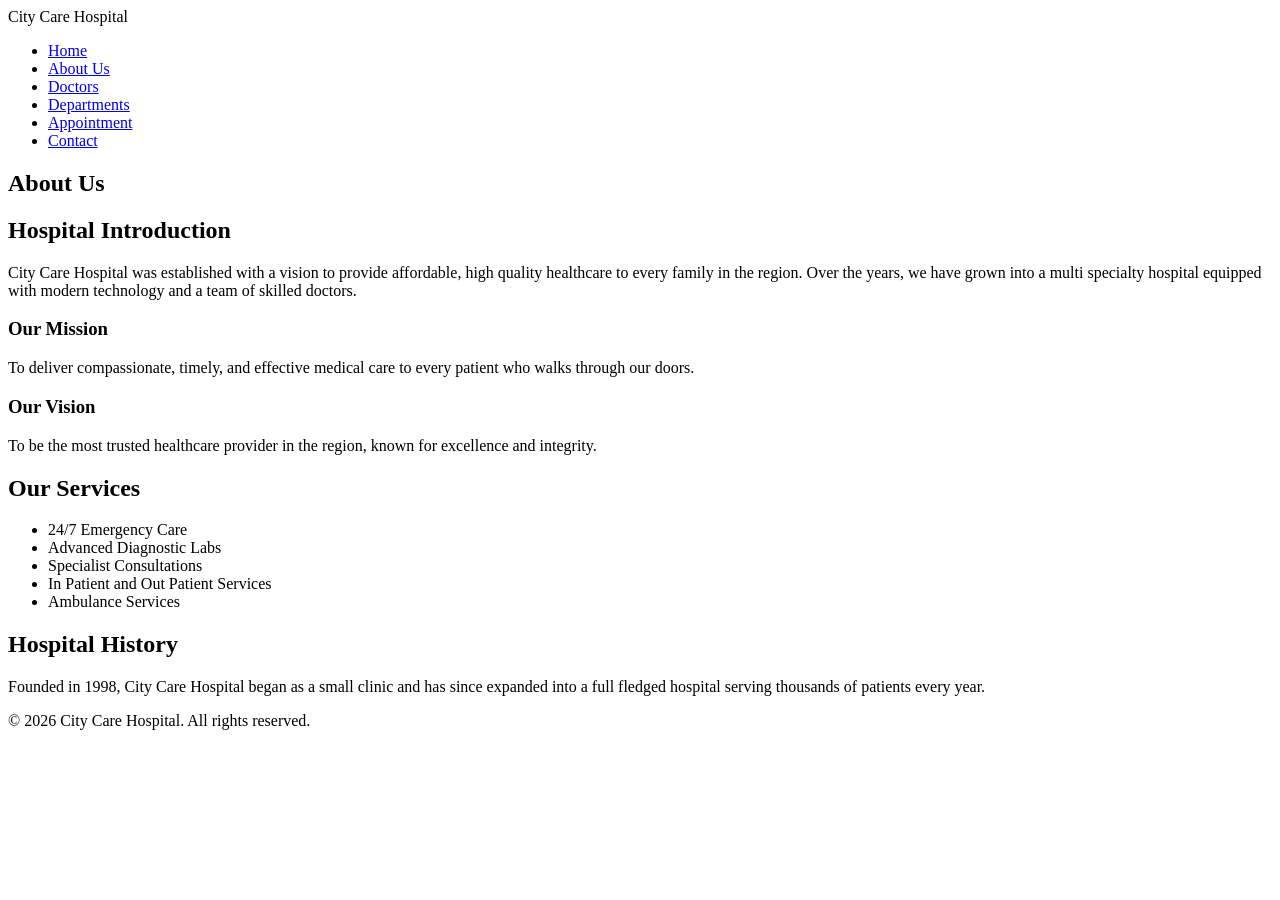
==== about.html @ 359362f5 "Create about.html" ====
<!DOCTYPE html>
<html lang="en">
<head>
<meta charset="UTF-8">
<meta name="viewport" content="width=device-width, initial-scale=1.0">
<title>About Us - City Care Hospital</title>
<link rel="stylesheet" href="style.css">
</head>
<body>

<header class="navbar">
  <div class="logo">City Care Hospital</div>
  <nav>
    <ul>
      <li><a href="index.html">Home</a></li>
      <li><a href="about.html">About Us</a></li>
      <li><a href="#">Doctors</a></li>
      <li><a href="#">Departments</a></li>
      <li><a href="#">Appointment</a></li>
      <li><a href="#">Contact</a></li>
    </ul>
  </nav>
</header>

<section class="page-header">
  <h1>About Us</h1>
</section>

<section class="intro">
  <h2>Hospital Introduction</h2>
  <p>City Care Hospital was established with a vision to provide affordable, high quality healthcare to every family in the region. Over the years, we have grown into a multi specialty hospital equipped with modern technology and a team of skilled doctors.</p>
</section>

<section class="mission-vision">
  <div class="box">
    <h3>Our Mission</h3>
    <p>To deliver compassionate, timely, and effective medical care to every patient who walks through our doors.</p>
  </div>
  <div class="box">
    <h3>Our Vision</h3>
    <p>To be the most trusted healthcare provider in the region, known for excellence and integrity.</p>
  </div>
</section>

<section class="services">
  <h2>Our Services</h2>
  <ul>
    <li>24/7 Emergency Care</li>
    <li>Advanced Diagnostic Labs</li>
    <li>Specialist Consultations</li>
    <li>In Patient and Out Patient Services</li>
    <li>Ambulance Services</li>
  </ul>
</section>

<section class="history">
  <h2>Hospital History</h2>
  <p>Founded in 1998, City Care Hospital began as a small clinic and has since expanded into a full fledged hospital serving thousands of patients every year.</p>
</section>

<footer>
  <p>&copy; 2026 City Care Hospital. All rights reserved.</p>
</footer>

</body>
</html>
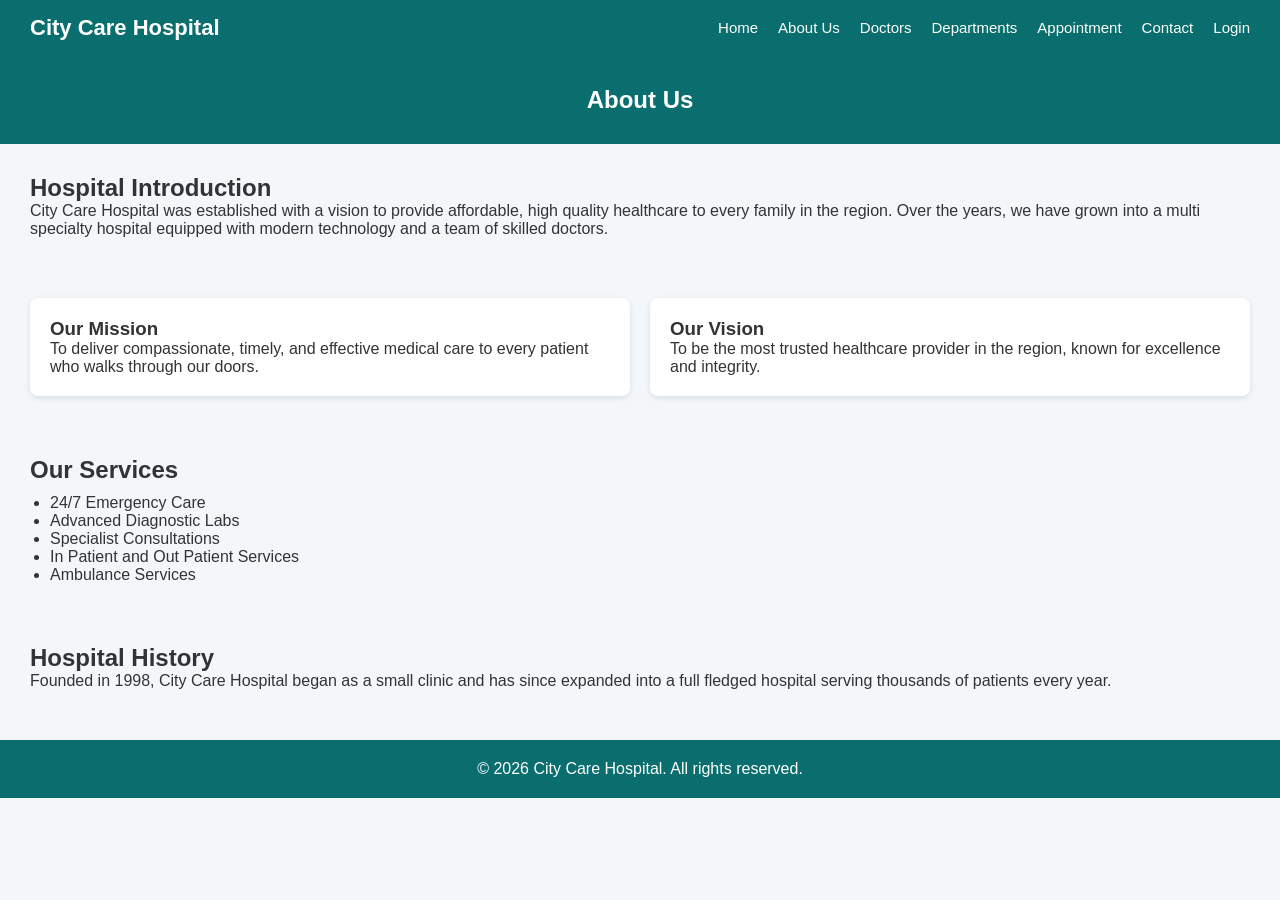
==== commit 56f62430: "Update about.html" ====
--- a/about.html
+++ b/about.html
@@ -18,6 +18,7 @@
       <li><a href="#">Departments</a></li>
       <li><a href="#">Appointment</a></li>
       <li><a href="#">Contact</a></li>
+      <li><a href="login.html">Login</a></li>
     </ul>
   </nav>
 </header>
--- a/style.css
+++ b/style.css
@@ -0,0 +1,193 @@
+* {
+  margin: 0;
+  padding: 0;
+  box-sizing: border-box;
+  font-family: Arial, sans-serif;
+}
+
+body {
+  background-color: #f4f7fa;
+  color: #333;
+}
+
+.navbar {
+  display: flex;
+  justify-content: space-between;
+  align-items: center;
+  background-color: #0a6e6e;
+  padding: 15px 30px;
+  color: white;
+}
+
+.navbar .logo {
+  font-size: 22px;
+  font-weight: bold;
+}
+
+.navbar nav ul {
+  list-style: none;
+  display: flex;
+  gap: 20px;
+}
+
+.navbar nav ul li a {
+  color: white;
+  text-decoration: none;
+  font-size: 15px;
+}
+
+.navbar nav ul li a:hover {
+  text-decoration: underline;
+}
+
+.banner {
+  background-color: #e0f2f1;
+  text-align: center;
+  padding: 60px 20px;
+}
+
+.banner h1 {
+  font-size: 32px;
+  margin-bottom: 10px;
+}
+
+.banner p {
+  font-size: 16px;
+  margin-bottom: 20px;
+}
+
+.btn {
+  background-color: #0a6e6e;
+  color: white;
+  padding: 10px 25px;
+  text-decoration: none;
+  border-radius: 5px;
+}
+
+.about-preview, .emergency, .testimonials, .featured-doctors {
+  padding: 40px 30px;
+  text-align: center;
+}
+
+.doctor-cards {
+  display: flex;
+  justify-content: center;
+  gap: 20px;
+  flex-wrap: wrap;
+  margin-top: 20px;
+}
+
+.card {
+  background: white;
+  padding: 20px;
+  border-radius: 8px;
+  box-shadow: 0 2px 6px rgba(0,0,0,0.1);
+  width: 200px;
+}
+
+.testimonials blockquote {
+  font-style: italic;
+  margin: 10px auto;
+  max-width: 500px;
+}
+
+.page-header {
+  background-color: #0a6e6e;
+  color: white;
+  text-align: center;
+  padding: 30px;
+}
+
+.intro, .services, .history {
+  padding: 30px;
+}
+
+.mission-vision {
+  display: flex;
+  gap: 20px;
+  padding: 30px;
+  flex-wrap: wrap;
+}
+
+.mission-vision .box {
+  background: white;
+  padding: 20px;
+  border-radius: 8px;
+  box-shadow: 0 2px 6px rgba(0,0,0,0.1);
+  flex: 1;
+  min-width: 250px;
+}
+
+.services ul {
+  margin-left: 20px;
+  margin-top: 10px;
+}
+
+footer {
+  text-align: center;
+  padding: 20px;
+  background-color: #0a6e6e;
+  color: white;
+  margin-top: 20px;
+}
+
+.login-section {
+  display: flex;
+  justify-content: center;
+  padding: 50px 20px;
+}
+
+.login-box {
+  background: white;
+  padding: 30px 40px;
+  border-radius: 8px;
+  box-shadow: 0 2px 6px rgba(0,0,0,0.1);
+  width: 100%;
+  max-width: 400px;
+  text-align: center;
+}
+
+.login-box h2 {
+  margin-bottom: 20px;
+  font-size: 20px;
+}
+
+.login-box form {
+  display: flex;
+  flex-direction: column;
+  text-align: left;
+}
+
+.login-box label {
+  margin-top: 12px;
+  margin-bottom: 5px;
+  font-size: 14px;
+}
+
+.login-box input {
+  padding: 10px;
+  border: 1px solid #ccc;
+  border-radius: 5px;
+  font-size: 14px;
+}
+
+.login-box button {
+  margin-top: 20px;
+  border: none;
+  cursor: pointer;
+  font-size: 15px;
+}
+
+.login-note {
+  margin-top: 15px;
+  font-size: 13px;
+}
+
+.login-note a {
+  color: #0a6e6e;
+  text-decoration: none;
+}
+
+.login-note a:hover {
+  text-decoration: underline;
+}
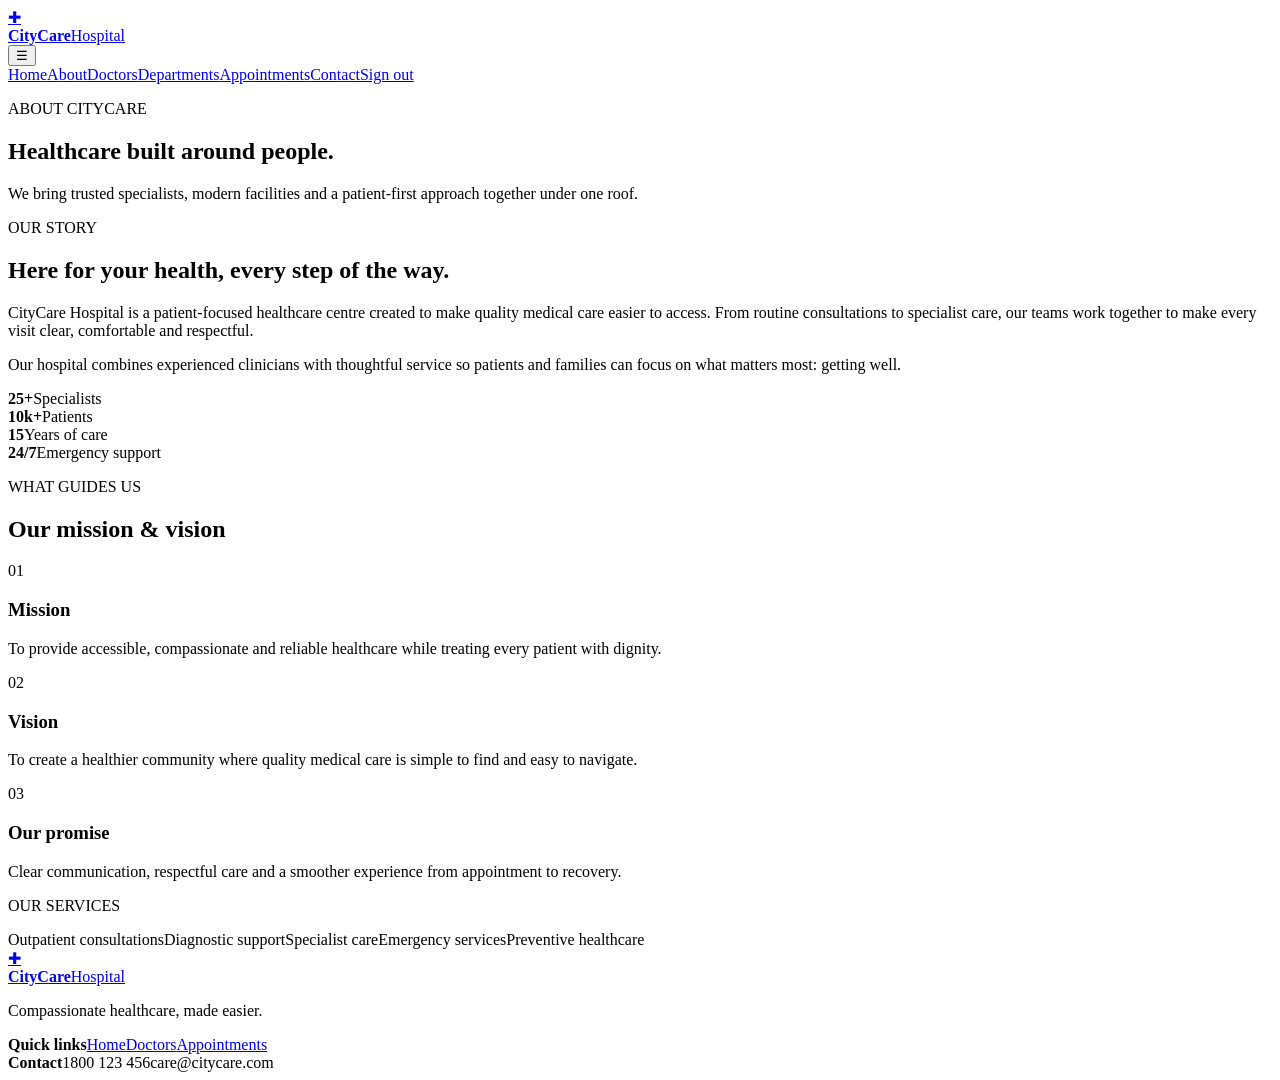
==== commit 3c131879: "Update about.html" ====
--- a/about.html
+++ b/about.html
@@ -1,67 +1,10 @@
 <!DOCTYPE html>
-<html lang="en">
-<head>
-<meta charset="UTF-8">
-<meta name="viewport" content="width=device-width, initial-scale=1.0">
-<title>About Us - City Care Hospital</title>
-<link rel="stylesheet" href="style.css">
-</head>
+<html lang="en"><head><meta charset="UTF-8"><meta name="viewport" content="width=device-width,initial-scale=1.0"><title>CityCare Hospital | About</title><link rel="stylesheet" href="css/style.css"></head>
 <body>
-
-<header class="navbar">
-  <div class="logo">City Care Hospital</div>
-  <nav>
-    <ul>
-      <li><a href="index.html">Home</a></li>
-      <li><a href="about.html">About Us</a></li>
-      <li><a href="#">Doctors</a></li>
-      <li><a href="#">Departments</a></li>
-      <li><a href="#">Appointment</a></li>
-      <li><a href="#">Contact</a></li>
-      <li><a href="login.html">Login</a></li>
-    </ul>
-  </nav>
-</header>
-
-<section class="page-header">
-  <h1>About Us</h1>
-</section>
-
-<section class="intro">
-  <h2>Hospital Introduction</h2>
-  <p>City Care Hospital was established with a vision to provide affordable, high quality healthcare to every family in the region. Over the years, we have grown into a multi specialty hospital equipped with modern technology and a team of skilled doctors.</p>
-</section>
-
-<section class="mission-vision">
-  <div class="box">
-    <h3>Our Mission</h3>
-    <p>To deliver compassionate, timely, and effective medical care to every patient who walks through our doors.</p>
-  </div>
-  <div class="box">
-    <h3>Our Vision</h3>
-    <p>To be the most trusted healthcare provider in the region, known for excellence and integrity.</p>
-  </div>
-</section>
-
-<section class="services">
-  <h2>Our Services</h2>
-  <ul>
-    <li>24/7 Emergency Care</li>
-    <li>Advanced Diagnostic Labs</li>
-    <li>Specialist Consultations</li>
-    <li>In Patient and Out Patient Services</li>
-    <li>Ambulance Services</li>
-  </ul>
-</section>
-
-<section class="history">
-  <h2>Hospital History</h2>
-  <p>Founded in 1998, City Care Hospital began as a small clinic and has since expanded into a full fledged hospital serving thousands of patients every year.</p>
-</section>
-
-<footer>
-  <p>&copy; 2026 City Care Hospital. All rights reserved.</p>
-</footer>
-
-</body>
-</html>
+<header class="site-header"><a class="brand" href="home.html"><div class="brand-mark">✚</div><div><strong>CityCare</strong><span>Hospital</span></div></a><button class="menu-toggle">☰</button><nav class="main-nav"><a href="home.html">Home</a><a class="active" href="about.html">About</a><a href="doctors.html">Doctors</a><a href="departments.html">Departments</a><a href="appointment.html">Appointments</a><a href="contact.html">Contact</a><a class="nav-login" href="index.html">Sign out</a></nav></header>
+<main>
+<section class="page-hero"><p class="eyebrow">ABOUT CITYCARE</p><h1>Healthcare built around <span>people.</span></h1><p>We bring trusted specialists, modern facilities and a patient-first approach together under one roof.</p></section>
+<section class="section two-col"><div><p class="eyebrow">OUR STORY</p><h2>Here for your health, every step of the way.</h2><p>CityCare Hospital is a patient-focused healthcare centre created to make quality medical care easier to access. From routine consultations to specialist care, our teams work together to make every visit clear, comfortable and respectful.</p><p>Our hospital combines experienced clinicians with thoughtful service so patients and families can focus on what matters most: getting well.</p></div><div class="about-stats"><div><b>25+</b><span>Specialists</span></div><div><b>10k+</b><span>Patients</span></div><div><b>15</b><span>Years of care</span></div><div><b>24/7</b><span>Emergency support</span></div></div></section>
+<section class="section values"><div class="section-heading"><div><p class="eyebrow">WHAT GUIDES US</p><h2>Our mission & vision</h2></div></div><div class="value-grid"><article><span>01</span><h3>Mission</h3><p>To provide accessible, compassionate and reliable healthcare while treating every patient with dignity.</p></article><article><span>02</span><h3>Vision</h3><p>To create a healthier community where quality medical care is simple to find and easy to navigate.</p></article><article><span>03</span><h3>Our promise</h3><p>Clear communication, respectful care and a smoother experience from appointment to recovery.</p></article></div></section>
+<section class="section service-strip"><p class="eyebrow">OUR SERVICES</p><div class="service-list"><span>Outpatient consultations</span><span>Diagnostic support</span><span>Specialist care</span><span>Emergency services</span><span>Preventive healthcare</span></div></section>
+</main><footer class="site-footer"><div><a class="brand" href="home.html"><div class="brand-mark">✚</div><div><strong>CityCare</strong><span>Hospital</span></div></a><p>Compassionate healthcare, made easier.</p></div><div><b>Quick links</b><a href="home.html">Home</a><a href="doctors.html">Doctors</a><a href="appointment.html">Appointments</a></div><div><b>Contact</b><span>1800 123 456</span><span>care@citycare.com</span></div></footer><script src="js/script.js"></script></body></html>
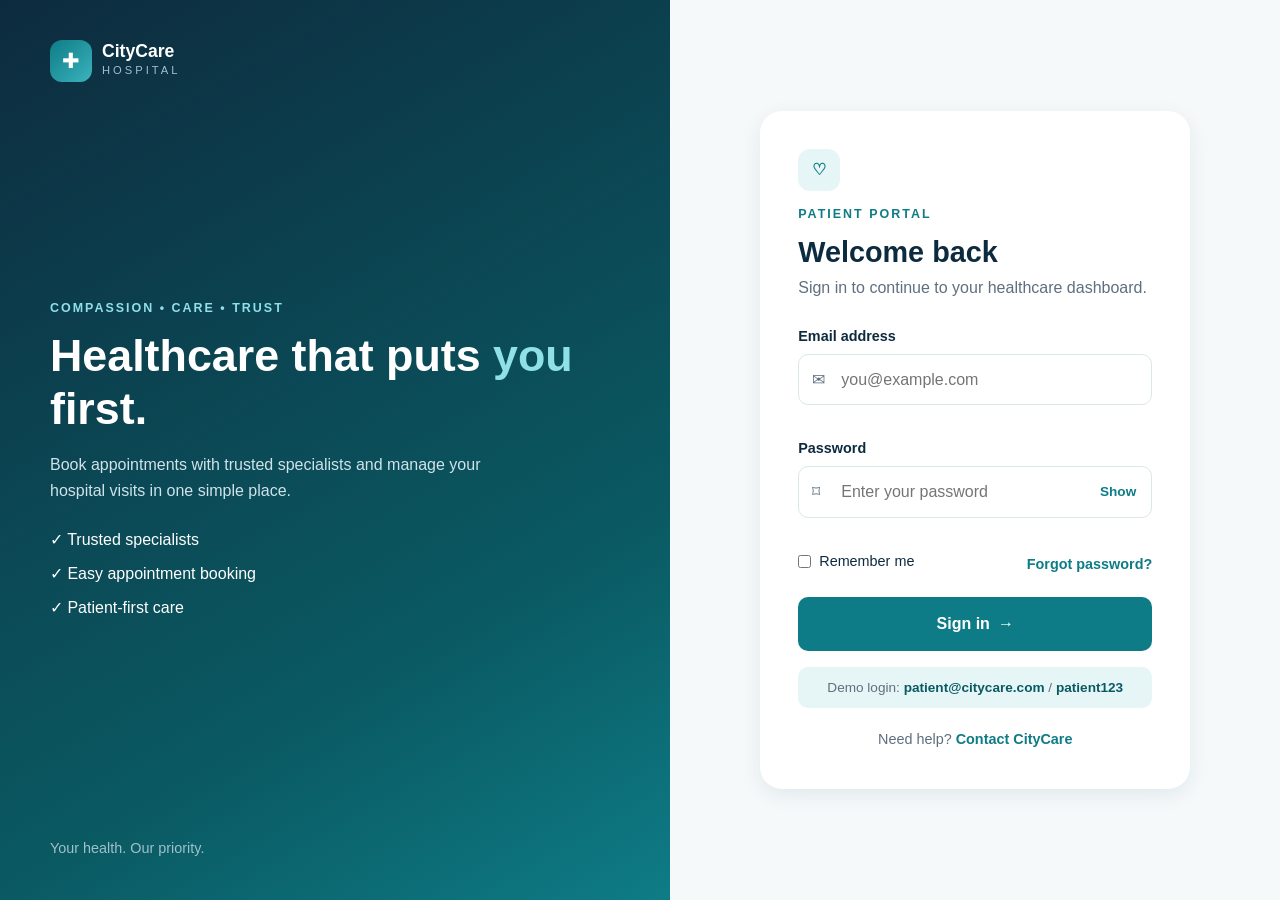
==== commit 379f2764: "Add files via upload" ====
--- a/about.html
+++ b/about.html
@@ -7,4 +7,4 @@
 <section class="section two-col"><div><p class="eyebrow">OUR STORY</p><h2>Here for your health, every step of the way.</h2><p>CityCare Hospital is a patient-focused healthcare centre created to make quality medical care easier to access. From routine consultations to specialist care, our teams work together to make every visit clear, comfortable and respectful.</p><p>Our hospital combines experienced clinicians with thoughtful service so patients and families can focus on what matters most: getting well.</p></div><div class="about-stats"><div><b>25+</b><span>Specialists</span></div><div><b>10k+</b><span>Patients</span></div><div><b>15</b><span>Years of care</span></div><div><b>24/7</b><span>Emergency support</span></div></div></section>
 <section class="section values"><div class="section-heading"><div><p class="eyebrow">WHAT GUIDES US</p><h2>Our mission & vision</h2></div></div><div class="value-grid"><article><span>01</span><h3>Mission</h3><p>To provide accessible, compassionate and reliable healthcare while treating every patient with dignity.</p></article><article><span>02</span><h3>Vision</h3><p>To create a healthier community where quality medical care is simple to find and easy to navigate.</p></article><article><span>03</span><h3>Our promise</h3><p>Clear communication, respectful care and a smoother experience from appointment to recovery.</p></article></div></section>
 <section class="section service-strip"><p class="eyebrow">OUR SERVICES</p><div class="service-list"><span>Outpatient consultations</span><span>Diagnostic support</span><span>Specialist care</span><span>Emergency services</span><span>Preventive healthcare</span></div></section>
-</main><footer class="site-footer"><div><a class="brand" href="home.html"><div class="brand-mark">✚</div><div><strong>CityCare</strong><span>Hospital</span></div></a><p>Compassionate healthcare, made easier.</p></div><div><b>Quick links</b><a href="home.html">Home</a><a href="doctors.html">Doctors</a><a href="appointment.html">Appointments</a></div><div><b>Contact</b><span>1800 123 456</span><span>care@citycare.com</span></div></footer><script src="js/script.js"></script></body></html>
+</main><footer class="site-footer"><div class="footer-grid"><div><a class="brand" href="home.html"><div class="brand-mark">✚</div><div><strong>CityCare</strong><span>Hospital</span></div></a><p>Compassionate healthcare, made easier. Trusted specialists, clear communication and care that puts patients first.</p></div><div><b>Quick links</b><a href="home.html">Home</a><a href="about.html">About us</a><a href="doctors.html">Doctors</a><a href="departments.html">Departments</a><a href="appointment.html">Appointments</a><a href="contact.html">Contact</a></div><div><b>Departments</b><a href="appointment.html?department=Cardiology">Cardiology</a><a href="appointment.html?department=Neurology">Neurology</a><a href="appointment.html?department=Orthopedics">Orthopedics</a><a href="appointment.html?department=Pediatrics">Pediatrics</a><a href="appointment.html?department=Dermatology">Dermatology</a><a href="appointment.html?department=General%20Medicine">General Medicine</a></div><div><b>Contact</b><span>21 Health Avenue, Ahmedabad, Gujarat</span><a href="tel:1800123456">1800 123 456</a><a href="mailto:care@citycare.com">care@citycare.com</a><span>Emergency: open 24/7</span><span>OPD: Mon–Sat, 8:30 AM – 7:00 PM</span></div></div><div class="footer-bottom"><span>&copy; 2026 CityCare Hospital. All rights reserved.</span><span>College minor project demo</span></div></footer><script src="js/script.js"></script></body></html>
--- a/css/style.css
+++ b/css/style.css
@@ -0,0 +1,382 @@
+/* CityCare Hospital - main stylesheet */
+
+:root {
+  --primary: #0e7c86;
+  --primary-dark: #0a5a63;
+  --accent: #e6f5f6;
+  --navy: #0d2b3e;
+  --text: #1f2d3d;
+  --muted: #5f6f7f;
+  --bg: #f5f9fa;
+  --white: #ffffff;
+  --border: #dbe7ea;
+  --danger: #c62828;
+  --success: #1b7f4b;
+  --radius: 14px;
+  --shadow: 0 6px 20px rgba(13, 43, 62, 0.08);
+}
+
+/* ---------- basic reset ---------- */
+* { box-sizing: border-box; margin: 0; padding: 0; }
+html { scroll-behavior: smooth; }
+body {
+  font-family: "Segoe UI", Arial, sans-serif;
+  color: var(--text);
+  background: var(--bg);
+  line-height: 1.6;
+}
+a { color: inherit; text-decoration: none; }
+h1, h2, h3 { line-height: 1.2; color: var(--navy); }
+p { color: var(--muted); }
+.hidden { display: none !important; }
+
+.eyebrow {
+  font-size: 0.78rem;
+  font-weight: 700;
+  letter-spacing: 2px;
+  text-transform: uppercase;
+  color: var(--primary);
+  margin-bottom: 10px;
+}
+
+/* ---------- form elements ---------- */
+label { display: block; font-weight: 600; font-size: 0.9rem; margin-bottom: 6px; color: var(--navy); }
+input, select, textarea {
+  width: 100%;
+  padding: 12px 14px;
+  border: 1px solid var(--border);
+  border-radius: 10px;
+  font: inherit;
+  color: var(--text);
+  background: var(--white);
+  margin-bottom: 14px;
+}
+textarea { resize: vertical; }
+input:focus, select:focus, textarea:focus {
+  outline: none;
+  border-color: var(--primary);
+  box-shadow: 0 0 0 3px rgba(14, 124, 134, 0.15);
+}
+.check { display: flex; align-items: center; gap: 8px; font-weight: 500; cursor: pointer; }
+.check input { width: auto; margin: 0; }
+.form-grid { display: grid; grid-template-columns: 1fr 1fr; gap: 0 18px; }
+
+/* ---------- buttons ---------- */
+.btn {
+  display: inline-flex;
+  align-items: center;
+  justify-content: center;
+  gap: 8px;
+  padding: 12px 24px;
+  border-radius: 10px;
+  border: 2px solid transparent;
+  font: inherit;
+  font-weight: 600;
+  cursor: pointer;
+  transition: 0.2s;
+}
+.btn-primary { background: var(--primary); color: var(--white); }
+.btn-primary:hover { background: var(--primary-dark); }
+.btn-ghost { border-color: var(--primary); color: var(--primary); background: transparent; }
+.btn-ghost:hover { background: var(--accent); }
+.btn-light { background: var(--white); color: var(--primary-dark); }
+.btn-light:hover { background: var(--accent); }
+.btn-small { padding: 8px 16px; font-size: 0.85rem; background: var(--accent); color: var(--primary-dark); margin-top: 12px; }
+.btn-small:hover { background: var(--primary); color: var(--white); }
+.btn-full { width: 100%; }
+
+/* ---------- header / navigation ---------- */
+.site-header {
+  position: sticky;
+  top: 0;
+  z-index: 50;
+  display: flex;
+  align-items: center;
+  justify-content: space-between;
+  padding: 12px 5%;
+  background: var(--white);
+  box-shadow: 0 2px 10px rgba(13, 43, 62, 0.08);
+}
+.brand { display: flex; align-items: center; gap: 10px; }
+.brand-mark {
+  width: 42px;
+  height: 42px;
+  border-radius: 12px;
+  background: linear-gradient(135deg, var(--primary), #3bb3bd);
+  color: var(--white);
+  display: grid;
+  place-items: center;
+  font-size: 1.3rem;
+}
+.brand strong { display: block; font-size: 1.1rem; color: var(--navy); line-height: 1.1; }
+.brand span { display: block; font-size: 0.7rem; letter-spacing: 3px; text-transform: uppercase; color: var(--muted); }
+
+.main-nav { display: flex; align-items: center; gap: 4px; }
+.main-nav a { padding: 8px 14px; border-radius: 8px; font-weight: 500; color: var(--text); transition: 0.2s; }
+.main-nav a:hover { background: var(--accent); }
+.main-nav a.active { background: var(--accent); color: var(--primary-dark); font-weight: 700; }
+.main-nav a.nav-login { border: 1.5px solid var(--primary); color: var(--primary); margin-left: 8px; }
+.main-nav a.nav-login:hover { background: var(--primary); color: var(--white); }
+.menu-toggle { display: none; background: none; border: 0; font-size: 1.7rem; color: var(--navy); cursor: pointer; }
+
+/* ---------- hero (home page) ---------- */
+.hero {
+  display: grid;
+  grid-template-columns: 1.1fr 1fr;
+  gap: 40px;
+  align-items: center;
+  padding: 70px 5%;
+  background: linear-gradient(135deg, #eaf7f8 0%, #f5f9fa 60%);
+}
+.hero h1 { font-size: 3rem; margin-bottom: 18px; }
+.hero h1 span, .page-hero h1 span { color: var(--primary); }
+.hero-content > p { font-size: 1.1rem; max-width: 520px; margin-bottom: 26px; }
+.hero-actions { display: flex; flex-wrap: wrap; gap: 14px; margin-bottom: 36px; }
+.trust-row { display: flex; gap: 36px; flex-wrap: wrap; }
+.trust-row b { display: block; font-size: 1.8rem; color: var(--primary); }
+.trust-row span { font-size: 0.85rem; color: var(--muted); }
+
+.hero-art { position: relative; height: 400px; }
+.hero-circle {
+  position: absolute;
+  top: 50%;
+  left: 50%;
+  transform: translate(-50%, -50%);
+  width: 270px;
+  height: 270px;
+  border-radius: 50%;
+  background: linear-gradient(135deg, var(--primary), #3bb3bd);
+  display: grid;
+  place-items: center;
+  box-shadow: 0 20px 40px rgba(14, 124, 134, 0.3);
+}
+.medical-cross { font-size: 7rem; color: var(--white); }
+.floating { position: absolute; background: var(--white); padding: 12px 18px; border-radius: 14px; box-shadow: var(--shadow); display: flex; align-items: center; gap: 12px; animation: float 4s ease-in-out infinite; z-index: 2; }
+.floating b { display: block; color: var(--navy); }
+.floating small { color: var(--muted); }
+.doctor-card { top: 40px; left: 0; }
+.appointment-card { bottom: 40px; right: 0; animation-delay: 1.5s; }
+.avatar { font-size: 2rem; }
+.online { width: 10px; height: 10px; border-radius: 50%; background: #2ecc71; }
+.tiny-icon { width: 30px; height: 30px; border-radius: 50%; background: var(--accent); color: var(--primary); display: grid; place-items: center; font-weight: 700; }
+@keyframes float {
+  0%, 100% { transform: translateY(0); }
+  50% { transform: translateY(-10px); }
+}
+
+/* ---------- general sections ---------- */
+.section { max-width: 1200px; margin: 0 auto; padding: 60px 20px; }
+.section-heading { display: flex; align-items: flex-end; justify-content: space-between; gap: 20px; margin-bottom: 30px; flex-wrap: wrap; }
+.section-heading h2 { font-size: 2rem; }
+.section-heading.centered { justify-content: center; text-align: center; }
+.text-link { color: var(--primary); font-weight: 600; }
+.text-link:hover { text-decoration: underline; }
+
+.page-hero { text-align: center; padding: 70px 5% 50px; background: linear-gradient(135deg, #eaf7f8, #f5f9fa); }
+.page-hero.compact { padding: 50px 5% 40px; }
+.page-hero h1 { font-size: 2.6rem; margin-bottom: 12px; }
+.page-hero p:not(.eyebrow) { max-width: 620px; margin: 0 auto; font-size: 1.05rem; }
+
+/* specialties (home) */
+.specialty-grid { display: grid; grid-template-columns: repeat(auto-fit, minmax(170px, 1fr)); gap: 18px; }
+.specialty {
+  display: flex;
+  flex-direction: column;
+  gap: 2px;
+  background: var(--white);
+  padding: 22px;
+  border: 1px solid var(--border);
+  border-radius: var(--radius);
+  transition: 0.2s;
+}
+.specialty:hover { transform: translateY(-4px); box-shadow: var(--shadow); border-color: var(--primary); }
+.specialty span { width: 46px; height: 46px; border-radius: 12px; background: var(--accent); color: var(--primary); display: grid; place-items: center; font-size: 1.4rem; margin-bottom: 10px; }
+.specialty b { color: var(--navy); }
+.specialty small { color: var(--muted); }
+
+/* emergency banner */
+.emergency-banner {
+  display: flex;
+  align-items: center;
+  justify-content: space-between;
+  gap: 20px;
+  flex-wrap: wrap;
+  width: calc(100% - 40px);
+  max-width: 1160px;
+  margin: 10px auto;
+  padding: 30px 36px;
+  border-radius: 20px;
+  background: linear-gradient(135deg, var(--navy), var(--primary-dark));
+}
+.emergency-banner > div { display: flex; align-items: center; gap: 16px; }
+.emergency-banner b { color: var(--white); font-size: 1.2rem; }
+.emergency-banner p { color: #cfe3ea; }
+.emergency-icon { width: 50px; height: 50px; border-radius: 50%; background: #e74c3c; color: var(--white); display: grid; place-items: center; font-size: 1.8rem; font-weight: 700; }
+
+/* testimonial */
+.testimonial { max-width: 700px; margin: 0 auto; background: var(--white); border-radius: 20px; padding: 36px; box-shadow: var(--shadow); text-align: center; }
+.quote { font-size: 4rem; color: var(--primary); line-height: 0.6; height: 30px; }
+.testimonial > p { font-size: 1.15rem; color: var(--text); margin-bottom: 22px; }
+.person { display: flex; align-items: center; justify-content: center; gap: 12px; text-align: left; }
+.person span { width: 44px; height: 44px; border-radius: 50%; background: var(--primary); color: var(--white); display: grid; place-items: center; font-weight: 700; }
+.person b { display: block; color: var(--navy); }
+.person small { color: var(--muted); }
+
+/* ---------- about page ---------- */
+.two-col { display: grid; grid-template-columns: 1.2fr 1fr; gap: 40px; align-items: center; }
+.two-col h2 { font-size: 2rem; margin-bottom: 16px; }
+.two-col p { margin-bottom: 14px; }
+.about-stats { display: grid; grid-template-columns: 1fr 1fr; gap: 16px; }
+.about-stats div { background: var(--white); border-radius: var(--radius); padding: 26px; text-align: center; box-shadow: var(--shadow); }
+.about-stats b { display: block; font-size: 2rem; color: var(--primary); }
+.about-stats span { color: var(--muted); font-size: 0.9rem; }
+.value-grid { display: grid; grid-template-columns: repeat(auto-fit, minmax(250px, 1fr)); gap: 20px; }
+.value-grid article { background: var(--white); border: 1px solid var(--border); border-radius: var(--radius); padding: 28px; }
+.value-grid article span { font-size: 2rem; font-weight: 800; color: var(--accent); -webkit-text-stroke: 1px var(--primary); }
+.value-grid h3 { margin: 8px 0; }
+.service-strip { text-align: center; }
+.service-list { display: flex; flex-wrap: wrap; justify-content: center; gap: 12px; }
+.service-list span { background: var(--white); border: 1px solid var(--border); padding: 10px 20px; border-radius: 999px; font-weight: 500; }
+
+/* ---------- departments page ---------- */
+.department-grid { display: grid; grid-template-columns: repeat(auto-fit, minmax(300px, 1fr)); gap: 22px; }
+.department { display: flex; flex-direction: column; gap: 8px; background: var(--white); border: 1px solid var(--border); border-radius: var(--radius); padding: 28px; transition: 0.2s; }
+.department:hover { box-shadow: var(--shadow); transform: translateY(-3px); }
+.dept-icon { width: 50px; height: 50px; border-radius: 14px; background: var(--accent); color: var(--primary); display: grid; place-items: center; font-size: 1.5rem; }
+.department p:nth-of-type(1) { font-size: 0.8rem; font-weight: 700; color: var(--primary); }
+.department a { margin-top: auto; padding-top: 10px; color: var(--primary); font-weight: 600; }
+.department a:hover { text-decoration: underline; }
+
+/* ---------- doctors page ---------- */
+.filter-bar { display: flex; gap: 14px; margin-bottom: 28px; flex-wrap: wrap; }
+.filter-bar input { flex: 2; min-width: 220px; margin-bottom: 0; }
+.filter-bar select { flex: 1; min-width: 180px; margin-bottom: 0; }
+.doctor-grid { display: grid; grid-template-columns: repeat(auto-fill, minmax(270px, 1fr)); gap: 22px; }
+.doctor { background: var(--white); border: 1px solid var(--border); border-radius: var(--radius); overflow: hidden; transition: 0.2s; }
+.doctor:hover { box-shadow: var(--shadow); transform: translateY(-3px); }
+.doctor-photo { height: 150px; background: var(--accent); display: grid; place-items: center; font-size: 4rem; }
+.doctor-info { padding: 20px; }
+.doctor-info > span { display: inline-block; font-size: 0.75rem; font-weight: 700; color: var(--primary-dark); background: var(--accent); padding: 3px 12px; border-radius: 999px; margin-bottom: 8px; }
+.doctor-info h3 { margin-bottom: 4px; }
+.doctor-info small { display: block; color: var(--muted); margin-top: 4px; }
+.empty-state { display: none; text-align: center; padding: 40px; color: var(--muted); }
+.empty-state.show { display: block; }
+
+/* ---------- appointment page ---------- */
+.appointment-layout { display: grid; grid-template-columns: 1.7fr 1fr; gap: 30px; align-items: start; }
+.booking-card { background: var(--white); border-radius: 20px; padding: 32px; box-shadow: var(--shadow); }
+.form-title { display: flex; align-items: center; gap: 14px; margin-bottom: 24px; }
+.form-title h2 { font-size: 1.4rem; }
+.mini-icon { width: 42px; height: 42px; border-radius: 12px; background: var(--accent); color: var(--primary); display: grid; place-items: center; font-weight: 700; flex-shrink: 0; }
+.consent { margin-bottom: 18px; }
+.booking-side { display: flex; flex-direction: column; gap: 20px; }
+.booking-side > div:first-child { background: var(--white); border-radius: 20px; padding: 28px; border: 1px solid var(--border); }
+.booking-side h3 { margin-bottom: 16px; }
+.booking-side ol { list-style: none; counter-reset: step; }
+.booking-side li { counter-increment: step; position: relative; padding: 0 0 16px 44px; }
+.booking-side li::before { content: counter(step); position: absolute; left: 0; top: 0; width: 30px; height: 30px; border-radius: 50%; background: var(--primary); color: var(--white); display: grid; place-items: center; font-weight: 700; font-size: 0.85rem; }
+.booking-side li b { display: block; color: var(--navy); }
+.booking-side li span { color: var(--muted); font-size: 0.9rem; }
+.side-call { background: linear-gradient(135deg, var(--primary), var(--primary-dark)); color: var(--white); padding: 24px; border-radius: 20px; }
+.side-call b { display: block; margin-bottom: 4px; }
+.side-call span { font-size: 1.3rem; font-weight: 700; }
+
+.form-status, .login-status { margin-top: 14px; border-radius: 10px; font-weight: 600; }
+.form-status:empty, .login-status:empty { display: none; }
+.form-status.success, .login-status.success { background: #e8f6ee; color: var(--success); padding: 12px 14px; }
+.form-status.error, .login-status.error { background: #fdecec; color: var(--danger); padding: 12px 14px; }
+
+/* appointment list */
+.appt-list { display: grid; grid-template-columns: repeat(auto-fill, minmax(290px, 1fr)); gap: 18px; }
+.appt-card { background: var(--white); border: 1px solid var(--border); border-radius: var(--radius); padding: 20px; }
+.appt-card h3 { font-size: 1.05rem; margin-bottom: 2px; }
+.appt-card p { font-size: 0.9rem; }
+.appt-ref { font-size: 0.75rem; font-weight: 700; letter-spacing: 1px; color: var(--primary); }
+.appt-status { display: inline-block; margin: 8px 0; padding: 2px 12px; border-radius: 999px; font-size: 0.78rem; font-weight: 700; background: #e8f6ee; color: var(--success); }
+.appt-status.cancelled { background: #fdecec; color: var(--danger); }
+.btn-cancel { margin-top: 8px; background: none; border: 1.5px solid var(--danger); color: var(--danger); padding: 6px 14px; border-radius: 8px; font: inherit; font-size: 0.85rem; font-weight: 600; cursor: pointer; }
+.btn-cancel:hover { background: var(--danger); color: var(--white); }
+.appt-empty { grid-column: 1 / -1; text-align: center; padding: 30px; background: var(--white); border: 1px dashed var(--border); border-radius: var(--radius); color: var(--muted); }
+
+/* ---------- contact page ---------- */
+.contact-layout { display: grid; grid-template-columns: 1fr 1.2fr; gap: 30px; align-items: start; }
+.contact-info { display: flex; flex-direction: column; gap: 16px; }
+.contact-item { display: flex; gap: 16px; background: var(--white); border: 1px solid var(--border); border-radius: var(--radius); padding: 20px; }
+.contact-item > span { width: 44px; height: 44px; border-radius: 12px; background: var(--accent); color: var(--primary); display: grid; place-items: center; font-size: 1.3rem; flex-shrink: 0; }
+.contact-item b { color: var(--navy); }
+.map-placeholder { display: flex; flex-direction: column; align-items: center; justify-content: center; min-height: 170px; border: 2px dashed var(--border); border-radius: var(--radius); background: var(--accent); text-align: center; padding: 20px; }
+.map-placeholder span { font-size: 2rem; color: var(--primary); }
+.map-placeholder small { color: var(--muted); }
+.card { background: var(--white); border-radius: 20px; padding: 32px; box-shadow: var(--shadow); }
+.card h2 { margin-bottom: 20px; }
+.feedback-card { max-width: 800px; margin: 0 auto; }
+
+/* ---------- footer ---------- */
+.site-footer { margin-top: 40px; padding: 50px 5% 0; background: var(--navy); color: var(--white); }
+.footer-grid { display: grid; grid-template-columns: 1.6fr 1fr 1fr 1.3fr; gap: 30px; max-width: 1200px; margin: 0 auto; padding-bottom: 36px; }
+.site-footer .brand strong { color: var(--white); }
+.site-footer .brand span { color: #9fc0cc; }
+.site-footer p { color: #b8cad6; margin-top: 14px; font-size: 0.95rem; max-width: 320px; }
+.site-footer b { display: block; margin-bottom: 14px; color: var(--white); }
+.footer-grid a:not(.brand), .footer-grid > div > span { display: block; color: #b8cad6; margin-bottom: 8px; font-size: 0.95rem; letter-spacing: 0; text-transform: none; }
+.footer-grid a:not(.brand):hover { color: var(--white); text-decoration: underline; }
+.footer-bottom { display: flex; justify-content: space-between; gap: 10px; flex-wrap: wrap; max-width: 1200px; margin: 0 auto; padding: 18px 0; border-top: 1px solid rgba(255, 255, 255, 0.15); }
+.footer-bottom span { color: #9fc0cc; font-size: 0.85rem; }
+
+/* ---------- login page ---------- */
+.auth-page { background: var(--white); }
+.auth-shell { display: grid; grid-template-columns: 1.1fr 1fr; min-height: 100vh; }
+.auth-visual { display: flex; flex-direction: column; justify-content: space-between; padding: 40px 50px; background: linear-gradient(150deg, var(--navy), var(--primary-dark) 70%, var(--primary)); color: var(--white); }
+.auth-visual .brand strong { color: var(--white); }
+.auth-visual .brand span { color: #9fc0cc; }
+.auth-visual .eyebrow { color: #8fe0e8; }
+.visual-copy h1 { color: var(--white); font-size: 2.8rem; margin-bottom: 16px; }
+.visual-copy h1 em { font-style: normal; color: #8fe0e8; }
+.visual-copy > p:not(.eyebrow) { color: #cfe3ea; max-width: 460px; margin-bottom: 24px; }
+.care-points { display: flex; flex-direction: column; gap: 8px; }
+.care-points span { color: var(--white); font-weight: 500; }
+.visual-note { color: #9fc0cc; font-size: 0.9rem; }
+.auth-card-wrap { display: grid; place-items: center; padding: 40px 24px; background: var(--bg); }
+.auth-card { width: 100%; max-width: 430px; background: var(--white); padding: 38px; border-radius: 22px; box-shadow: var(--shadow); }
+.mobile-brand { display: none; margin-bottom: 22px; }
+.auth-heading { margin-bottom: 24px; }
+.auth-heading .mini-icon { margin-bottom: 14px; }
+.auth-heading h2 { font-size: 1.8rem; margin-bottom: 6px; }
+.input-wrap { position: relative; margin-bottom: 4px; }
+.input-wrap > span { position: absolute; left: 14px; top: 50%; transform: translateY(-50%); color: var(--muted); }
+.input-wrap input { padding-left: 42px; padding-right: 66px; margin-bottom: 0; }
+.icon-btn { position: absolute; right: 8px; top: 50%; transform: translateY(-50%); background: none; border: 0; color: var(--primary); font: inherit; font-size: 0.85rem; font-weight: 600; cursor: pointer; padding: 6px 8px; }
+.field-error { display: block; min-height: 20px; margin-bottom: 8px; color: var(--danger); font-size: 0.8rem; }
+.form-row { display: flex; align-items: center; justify-content: space-between; margin-bottom: 18px; font-size: 0.9rem; }
+.form-row a { color: var(--primary); font-weight: 600; }
+.demo-hint { margin-top: 16px; text-align: center; font-size: 0.85rem; background: var(--accent); padding: 10px; border-radius: 10px; }
+.demo-hint b { color: var(--primary-dark); }
+.auth-footer { margin-top: 20px; text-align: center; font-size: 0.9rem; }
+.auth-footer a { color: var(--primary); font-weight: 600; }
+
+/* ---------- responsive ---------- */
+@media (max-width: 900px) {
+  .menu-toggle { display: block; }
+  .main-nav { display: none; position: absolute; top: 100%; left: 0; right: 0; flex-direction: column; align-items: stretch; background: var(--white); padding: 12px 5% 18px; box-shadow: 0 10px 20px rgba(13, 43, 62, 0.1); }
+  .main-nav.open { display: flex; }
+  .main-nav a.nav-login { margin-left: 0; margin-top: 6px; text-align: center; }
+
+  .hero, .two-col, .appointment-layout, .contact-layout { grid-template-columns: 1fr; }
+  .hero { padding: 40px 5%; }
+  .hero h1 { font-size: 2.3rem; }
+  .hero-art { height: 340px; }
+  .footer-grid { grid-template-columns: 1fr 1fr; }
+
+  .auth-shell { grid-template-columns: 1fr; }
+  .auth-visual { display: none; }
+  .mobile-brand { display: flex; }
+}
+
+@media (max-width: 560px) {
+  .form-grid { grid-template-columns: 1fr; }
+  .page-hero h1 { font-size: 2rem; }
+  .section { padding: 40px 16px; }
+  .booking-card, .card, .auth-card { padding: 22px; }
+  .emergency-banner { padding: 24px; }
+  .footer-grid { grid-template-columns: 1fr; }
+}
